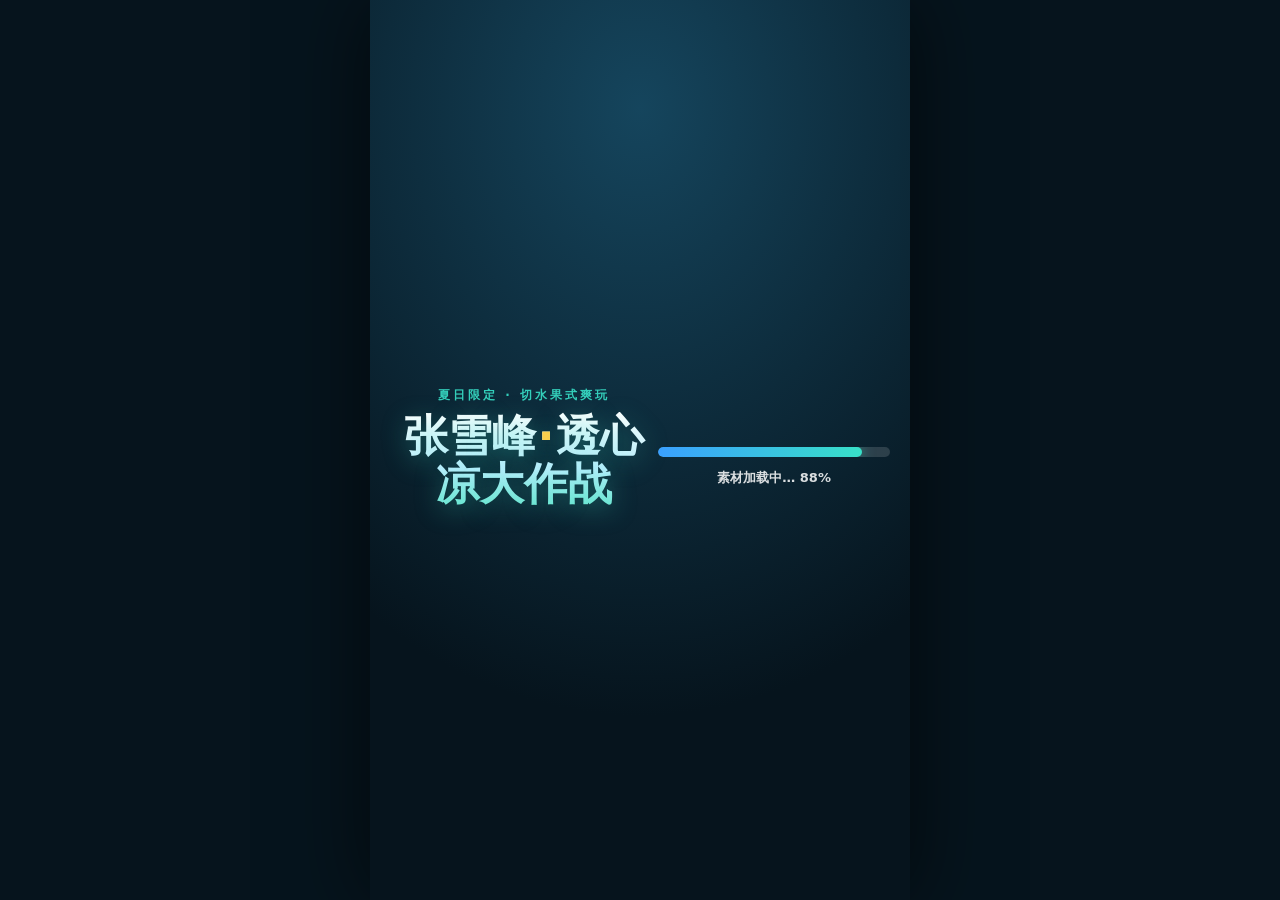
==== index.html @ 5786e1b3 "张雪峰·透心凉大作战 — swipe-slice summer arcade Mobile-first canvas game built around 张雪峰/雪碧/巧乐兹 + reused ori" ====
<!doctype html>
<html lang="zh-CN">
<head>
  <meta charset="utf-8" />
  <meta name="viewport" content="width=device-width, initial-scale=1, maximum-scale=1, minimum-scale=1, user-scalable=no, viewport-fit=cover" />
  <meta name="apple-mobile-web-app-capable" content="yes" />
  <meta name="mobile-web-app-capable" content="yes" />
  <meta name="theme-color" content="#0c2433" />
  <meta http-equiv="Cache-Control" content="no-cache, no-store, must-revalidate" />
  <title>张雪峰 · 透心凉大作战</title>
  <link rel="stylesheet" href="style.css?v=1" />
  <link rel="preload" as="image" href="assets/bg.png" />
</head>
<body>
  <div id="stage" class="stage">
    <canvas id="game"></canvas>

    <!-- In-game HUD -->
    <div id="hud" class="hud hidden">
      <div class="hud-top">
        <div class="hud-left">
          <div id="lives" class="lives" aria-label="生命值"></div>
          <div id="comboChip" class="combo-chip hidden"><span id="comboNum">2</span><small>连击</small></div>
        </div>
        <div class="hud-right">
          <div class="score-wrap">
            <div id="score" class="score">0</div>
            <div id="best" class="best">最高 0</div>
          </div>
          <button id="pauseBtn" class="icon-btn" type="button" aria-label="暂停">❚❚</button>
          <button id="muteBtn" class="icon-btn" type="button" aria-label="静音">♪</button>
        </div>
      </div>
      <div class="cool-wrap">
        <div class="cool-label">透心凉</div>
        <div class="cool-track"><div id="coolFill" class="cool-fill"></div></div>
      </div>
    </div>

    <!-- Center floating banner (combo / fever) -->
    <div id="banner" class="banner"></div>

    <!-- Loading -->
    <div id="loadingScreen" class="overlay overlay--solid">
      <div class="brand">
        <div class="brand-kicker">夏日限定 · 切水果式爽玩</div>
        <h1 class="brand-title">张雪峰<span class="dot">·</span>透心凉大作战</h1>
      </div>
      <div class="loader">
        <div class="loader-track"><div id="loaderFill" class="loader-fill"></div></div>
        <div id="loaderText" class="loader-text">素材加载中… 0%</div>
      </div>
    </div>

    <!-- Title -->
    <div id="titleScreen" class="overlay hidden">
      <div class="panel">
        <div class="brand">
          <div class="brand-kicker">夏日限定 · 切水果式爽玩</div>
          <h1 class="brand-title">张雪峰<span class="dot">·</span>透心凉大作战</h1>
        </div>
        <ul class="howto">
          <li><span class="ic ic-cut">✦</span>滑动手指<b>挥刀</b>，切中<b>雪碧</b>与<b>巧乐兹</b>得分</li>
          <li><span class="ic ic-letter">✉</span>切到金色<b>录取通知书</b>有大额奖励</li>
          <li><span class="ic ic-bomb">✘</span>千万别切<b>天坑炸弹</b>，会扣命！</li>
          <li><span class="ic ic-cool">❄</span>切爽了攒满<b>透心凉</b>，进入狂热 FEVER</li>
        </ul>
        <button id="startBtn" class="primary-btn" type="button">开 始 游 戏</button>
        <div class="title-foot">
          <span id="titleBest">最高分 0</span>
          <button id="titleMuteBtn" class="text-btn" type="button">🔊 音乐：开</button>
        </div>
      </div>
    </div>

    <!-- Pause -->
    <div id="pauseScreen" class="overlay hidden">
      <div class="panel panel--compact">
        <h2 class="panel-title">已暂停</h2>
        <button id="resumeBtn" class="primary-btn" type="button">继续</button>
        <button id="restartFromPauseBtn" class="ghost-btn" type="button">重新开始</button>
        <button id="pauseMuteBtn" class="text-btn" type="button">🔊 音乐：开</button>
      </div>
    </div>

    <!-- Game over -->
    <div id="overScreen" class="overlay hidden">
      <div class="panel">
        <h2 class="panel-title">本局结束</h2>
        <div class="result">
          <div class="result-score"><small>得分</small><b id="finalScore">0</b></div>
          <div class="result-row">
            <div><small>最高分</small><b id="finalBest">0</b></div>
            <div><small>最高连击</small><b id="finalCombo">0</b></div>
          </div>
        </div>
        <div id="quote" class="quote">“你切得过我你信吗！”</div>
        <button id="againBtn" class="primary-btn" type="button">再 来 一 局</button>
        <button id="homeBtn" class="ghost-btn" type="button">回到首页</button>
      </div>
    </div>
  </div>

  <!-- Reused audio from the original site -->
  <audio id="bgm" src="assets/bgm.m4a" loop preload="auto"></audio>
  <audio id="deathSfx" src="assets/death.mp3" preload="auto"></audio>

  <script src="game.js?v=1"></script>
</body>
</html>
---- style.css ----
:root {
  --ink: #0c2433;
  --cool: #38e0c8;
  --cool-2: #3aa0ff;
  --gold: #ffcf4a;
  --hot: #ff5a52;
  --panel: rgba(8, 28, 40, 0.78);
  --safe-top: env(safe-area-inset-top, 0px);
  --safe-bottom: env(safe-area-inset-bottom, 0px);
}

* { margin: 0; padding: 0; box-sizing: border-box; -webkit-tap-highlight-color: transparent; }

html, body {
  width: 100%; height: 100%;
  overflow: hidden;
  background: #06141d;
  font-family: "PingFang SC", "Microsoft YaHei", "Hiragino Sans GB", "Noto Sans CJK SC", system-ui, -apple-system, "Segoe UI", Roboto, sans-serif;
  color: #fff;
  -webkit-user-select: none; user-select: none;
  -webkit-font-smoothing: antialiased;
  touch-action: none;
  overscroll-behavior: none;
}

.stage {
  position: fixed; inset: 0;
  width: 100%; height: 100%;
  overflow: hidden;
  background: radial-gradient(120% 80% at 50% 0%, #1a4b63 0%, #0c2433 55%, #06141d 100%);
}

#game { position: absolute; inset: 0; width: 100%; height: 100%; display: block; touch-action: none; }

/* ---------- HUD ---------- */
.hud {
  position: absolute; left: 0; right: 0; top: 0;
  padding: calc(10px + var(--safe-top)) 14px 0;
  pointer-events: none;
  z-index: 20;
  transition: opacity .25s ease;
}
.hud.hidden { opacity: 0; }

.hud-top { display: flex; justify-content: space-between; align-items: flex-start; gap: 10px; }
.hud-left { display: flex; flex-direction: column; gap: 8px; align-items: flex-start; }
.hud-right { display: flex; align-items: flex-start; gap: 8px; }

.lives { display: flex; gap: 5px; filter: drop-shadow(0 2px 3px rgba(0,0,0,.35)); }
.heart {
  width: 26px; height: 26px; font-size: 24px; line-height: 26px; text-align: center;
  transition: transform .2s ease, opacity .25s ease, filter .25s ease;
}
.heart.lost { opacity: .28; filter: grayscale(1); transform: scale(.82); }

.score-wrap { text-align: right; }
.score {
  font-size: 34px; font-weight: 900; line-height: 1; letter-spacing: .5px;
  text-shadow: 0 2px 0 rgba(0,0,0,.25), 0 0 18px rgba(56,224,200,.35);
  font-variant-numeric: tabular-nums;
}
.best { font-size: 12px; opacity: .82; margin-top: 2px; font-weight: 700; }

.icon-btn {
  pointer-events: auto;
  width: 40px; height: 40px; border-radius: 13px;
  border: 1px solid rgba(255,255,255,.22);
  background: rgba(8,28,40,.55); color: #fff;
  font-size: 15px; font-weight: 800; cursor: pointer;
  backdrop-filter: blur(8px); -webkit-backdrop-filter: blur(8px);
  display: flex; align-items: center; justify-content: center;
  transition: transform .12s ease, background .2s ease;
}
.icon-btn:active { transform: scale(.9); background: rgba(56,224,200,.3); }
.icon-btn.off { opacity: .5; }

.combo-chip {
  pointer-events: none;
  display: inline-flex; align-items: baseline; gap: 4px;
  padding: 4px 11px; border-radius: 999px;
  background: linear-gradient(135deg, var(--cool), var(--cool-2));
  color: #062028; font-weight: 900;
  box-shadow: 0 4px 14px rgba(56,224,200,.45);
  transform-origin: left center;
}
.combo-chip small { font-size: 11px; font-weight: 800; }
.combo-chip #comboNum { font-size: 19px; }
.combo-chip.pop { animation: chipPop .28s ease; }
@keyframes chipPop { 0%{transform:scale(1)} 40%{transform:scale(1.28)} 100%{transform:scale(1)} }

.cool-wrap { display: flex; align-items: center; gap: 9px; margin-top: 12px; }
.cool-label {
  font-size: 12px; font-weight: 900; letter-spacing: 2px;
  color: var(--cool); text-shadow: 0 0 12px rgba(56,224,200,.55);
  white-space: nowrap;
}
.cool-track {
  flex: 1; height: 12px; border-radius: 999px;
  background: rgba(255,255,255,.14);
  box-shadow: inset 0 1px 3px rgba(0,0,0,.4);
  overflow: hidden;
}
.cool-fill {
  width: 0%; height: 100%; border-radius: 999px;
  background: linear-gradient(90deg, var(--cool-2), var(--cool) 60%, #d6fff7);
  box-shadow: 0 0 14px rgba(56,224,200,.7);
  transition: width .14s linear;
}
.cool-fill.full { animation: coolPulse .6s ease infinite; }
@keyframes coolPulse { 0%,100%{filter:brightness(1)} 50%{filter:brightness(1.5)} }

/* ---------- Center banner ---------- */
.banner {
  position: absolute; left: 0; right: 0; top: 34%;
  text-align: center; z-index: 25; pointer-events: none;
  font-weight: 900; font-size: 46px;
  letter-spacing: 2px;
  opacity: 0;
}
.banner.show { animation: bannerPop 1.1s cubic-bezier(.2,.9,.25,1) forwards; }
@keyframes bannerPop {
  0% { opacity: 0; transform: scale(.5) translateY(12px); }
  18% { opacity: 1; transform: scale(1.12) translateY(0); }
  72% { opacity: 1; transform: scale(1); }
  100% { opacity: 0; transform: scale(1.04) translateY(-16px); }
}

/* ---------- Overlays ---------- */
.overlay {
  position: absolute; inset: 0; z-index: 40;
  display: flex; align-items: center; justify-content: center;
  padding: calc(20px + var(--safe-top)) 20px calc(20px + var(--safe-bottom));
  background: radial-gradient(120% 90% at 50% 10%, rgba(12,36,51,.55), rgba(4,12,18,.86));
  backdrop-filter: blur(3px); -webkit-backdrop-filter: blur(3px);
  transition: opacity .3s ease;
}
.overlay.hidden { opacity: 0; pointer-events: none; }
.overlay--solid { background: radial-gradient(120% 90% at 50% 12%, #15455d, #06141d 75%); backdrop-filter: none; }

.brand { text-align: center; margin-bottom: 6px; }
.brand-kicker {
  font-size: 12px; font-weight: 800; letter-spacing: 3px;
  color: var(--cool); opacity: .9; margin-bottom: 8px;
}
.brand-title {
  font-size: clamp(28px, 8.5vw, 44px); font-weight: 900; line-height: 1.08;
  background: linear-gradient(180deg, #ffffff, #bfefff 60%, #6fe6d2);
  -webkit-background-clip: text; background-clip: text; color: transparent;
  text-shadow: 0 6px 26px rgba(56,224,200,.35);
}
.brand-title .dot { color: var(--gold); -webkit-text-fill-color: var(--gold); margin: 0 2px; }

.panel {
  width: min(440px, 92vw);
  background: var(--panel);
  border: 1px solid rgba(255,255,255,.14);
  border-radius: 26px;
  padding: 26px 22px;
  box-shadow: 0 24px 70px rgba(0,0,0,.5), inset 0 1px 0 rgba(255,255,255,.12);
  backdrop-filter: blur(14px); -webkit-backdrop-filter: blur(14px);
  text-align: center;
  animation: panelIn .4s cubic-bezier(.2,.9,.3,1);
}
.panel--compact { width: min(340px, 86vw); }
@keyframes panelIn { from { opacity: 0; transform: translateY(18px) scale(.96); } to { opacity: 1; transform: none; } }

.panel-title { font-size: 26px; font-weight: 900; margin-bottom: 16px; }

.howto { list-style: none; text-align: left; margin: 18px 0 22px; display: grid; gap: 11px; }
.howto li { display: flex; align-items: center; gap: 11px; font-size: 14.5px; line-height: 1.35; opacity: .95; }
.howto b { color: #aef3e6; }
.ic {
  flex: 0 0 30px; width: 30px; height: 30px; border-radius: 10px;
  display: flex; align-items: center; justify-content: center; font-size: 15px; font-weight: 900;
}
.ic-cut { background: linear-gradient(135deg,#38e0c8,#3aa0ff); color:#03242b; }
.ic-letter { background: linear-gradient(135deg,#ffd76a,#ff9e2c); color:#5a3500; }
.ic-bomb { background: linear-gradient(135deg,#ff7a72,#d23a32); color:#fff; }
.ic-cool { background: linear-gradient(135deg,#9be7ff,#3aa0ff); color:#04263b; }

.primary-btn {
  width: 100%; padding: 16px; border: none; border-radius: 16px;
  font-size: 19px; font-weight: 900; letter-spacing: 2px; cursor: pointer;
  color: #052028;
  background: linear-gradient(135deg, #5fe9d2, #36b6ff);
  box-shadow: 0 12px 28px rgba(54,182,255,.4), inset 0 1px 0 rgba(255,255,255,.5);
  transition: transform .12s ease, filter .2s ease;
}
.primary-btn:active { transform: translateY(2px) scale(.99); filter: brightness(1.05); }

.ghost-btn {
  width: 100%; margin-top: 10px; padding: 13px; border-radius: 14px;
  border: 1px solid rgba(255,255,255,.25); background: transparent; color: #fff;
  font-size: 15px; font-weight: 800; cursor: pointer;
  transition: background .2s ease;
}
.ghost-btn:active { background: rgba(255,255,255,.08); }

.text-btn {
  margin-top: 12px; background: none; border: none; color: #bfe9ff;
  font-size: 13px; font-weight: 700; cursor: pointer; opacity: .9;
}

.title-foot { display: flex; align-items: center; justify-content: space-between; margin-top: 14px; }
.title-foot span { font-size: 13px; font-weight: 800; opacity: .85; }
.title-foot .text-btn { margin-top: 0; }

/* result */
.result { margin: 6px 0 14px; }
.result-score { display: flex; flex-direction: column; align-items: center; margin-bottom: 12px; }
.result-score small, .result-row small { font-size: 12px; opacity: .7; font-weight: 700; }
.result-score b {
  font-size: 56px; font-weight: 900; line-height: 1;
  background: linear-gradient(180deg,#fff,#9fe9ff);
  -webkit-background-clip: text; background-clip: text; color: transparent;
  font-variant-numeric: tabular-nums;
}
.result-row { display: flex; gap: 14px; }
.result-row > div {
  flex: 1; background: rgba(255,255,255,.07); border-radius: 14px; padding: 12px 8px;
  display: flex; flex-direction: column; gap: 4px;
}
.result-row b { font-size: 24px; font-weight: 900; }
.quote {
  margin: 4px 0 18px; font-size: 15px; font-weight: 800; color: var(--gold);
  text-shadow: 0 2px 8px rgba(0,0,0,.4);
}

/* loader */
.loader { width: min(360px, 80vw); margin-top: 34px; }
.loader-track { height: 10px; border-radius: 999px; background: rgba(255,255,255,.14); overflow: hidden; }
.loader-fill {
  width: 0%; height: 100%; border-radius: 999px;
  background: linear-gradient(90deg, var(--cool-2), var(--cool));
  box-shadow: 0 0 14px rgba(56,224,200,.6);
  transition: width .2s ease;
}
.loader-text { margin-top: 12px; text-align: center; font-size: 13px; font-weight: 700; opacity: .85; }

.hidden { display: none !important; }

/* Landscape hint for very wide screens — keep play area centered & portrait-ish */
@media (min-aspect-ratio: 1/1) and (min-width: 720px) {
  .stage { max-width: 540px; margin: 0 auto; box-shadow: 0 0 80px rgba(0,0,0,.6); }
}
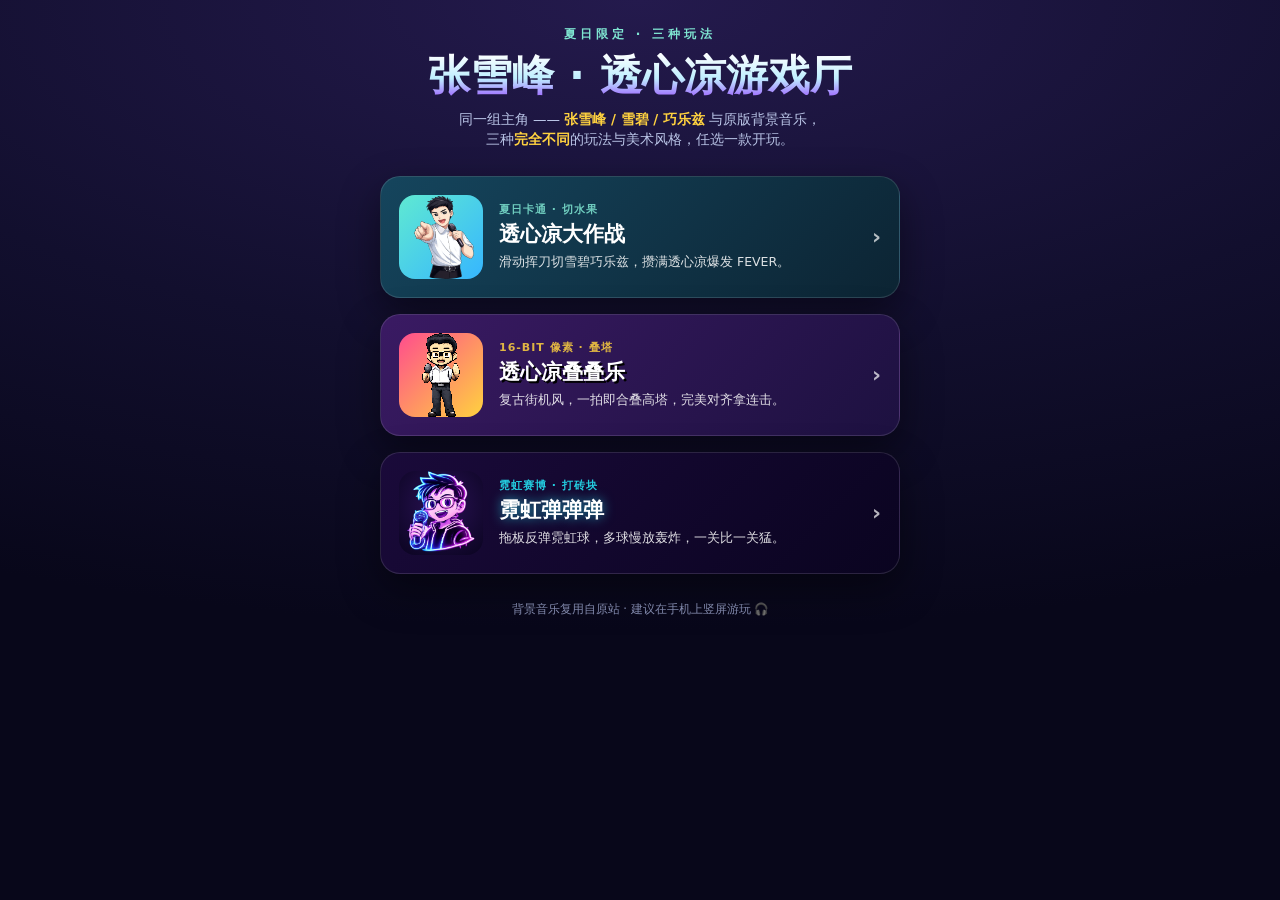
==== commit e361bdb0: "张雪峰·透心凉游戏厅 — three distinct games + landing hub game1 summer-cartoon slice · game2 16-bit pixel stac" ====
--- a/index.html
+++ b/index.html
@@ -2,109 +2,91 @@
 <html lang="zh-CN">
 <head>
   <meta charset="utf-8" />
-  <meta name="viewport" content="width=device-width, initial-scale=1, maximum-scale=1, minimum-scale=1, user-scalable=no, viewport-fit=cover" />
-  <meta name="apple-mobile-web-app-capable" content="yes" />
-  <meta name="mobile-web-app-capable" content="yes" />
-  <meta name="theme-color" content="#0c2433" />
-  <meta http-equiv="Cache-Control" content="no-cache, no-store, must-revalidate" />
-  <title>张雪峰 · 透心凉大作战</title>
-  <link rel="stylesheet" href="style.css?v=1" />
-  <link rel="preload" as="image" href="assets/bg.png" />
+  <meta name="viewport" content="width=device-width, initial-scale=1, maximum-scale=1, user-scalable=no, viewport-fit=cover" />
+  <meta name="theme-color" content="#0b0a1f" />
+  <title>张雪峰 · 透心凉游戏厅</title>
+  <style>
+    *{margin:0;padding:0;box-sizing:border-box;-webkit-tap-highlight-color:transparent;}
+    html,body{min-height:100%;background:#08071a;color:#fff;
+      font-family:"PingFang SC","Microsoft YaHei",system-ui,-apple-system,"Segoe UI",sans-serif;
+      -webkit-font-smoothing:antialiased;}
+    body{padding:calc(env(safe-area-inset-top,0px) + 26px) 18px calc(env(safe-area-inset-bottom,0px) + 30px);
+      background:radial-gradient(120% 70% at 50% 0%,#241a4d 0%,#120f2e 55%,#08071a 100%);min-height:100vh;}
+    .wrap{max-width:520px;margin:0 auto;}
+    .head{text-align:center;margin-bottom:26px;}
+    .kick{font-size:12px;letter-spacing:4px;color:#7fe6d2;font-weight:800;text-transform:uppercase;margin-bottom:10px;}
+    h1{font-size:clamp(28px,8vw,42px);font-weight:900;line-height:1.1;
+      background:linear-gradient(180deg,#fff,#bfefff 55%,#9b5cff);-webkit-background-clip:text;background-clip:text;color:transparent;}
+    .sub{margin-top:10px;font-size:13.5px;color:#b9c4e6;line-height:1.5;}
+    .sub b{color:#ffd23f;}
+    .grid{display:grid;gap:16px;margin-top:24px;}
+    .card{position:relative;display:flex;align-items:center;gap:16px;padding:18px;border-radius:20px;overflow:hidden;
+      text-decoration:none;color:#fff;border:1px solid rgba(255,255,255,.12);
+      box-shadow:0 16px 40px rgba(0,0,0,.45);transition:transform .15s ease, box-shadow .2s ease;}
+    .card:active{transform:scale(.98);}
+    .card .thumb{flex:0 0 84px;width:84px;height:84px;border-radius:16px;display:flex;align-items:center;justify-content:center;overflow:hidden;}
+    .card .thumb img{width:100%;height:100%;object-fit:contain;}
+    .card .body{flex:1;min-width:0;}
+    .card .tag{font-size:11px;font-weight:800;letter-spacing:1px;opacity:.85;text-transform:uppercase;}
+    .card .name{font-size:21px;font-weight:900;margin:3px 0 5px;}
+    .card .desc{font-size:12.5px;line-height:1.45;opacity:.86;}
+    .card .go{flex:0 0 auto;font-size:22px;font-weight:900;opacity:.7;}
+    /* themed cards */
+    .c1{background:linear-gradient(135deg,#15455d,#0c2433);}
+    .c1 .thumb{background:linear-gradient(135deg,#5fe9d2,#36b6ff);}
+    .c1 .tag{color:#7fe6d2;}
+    .c2{background:linear-gradient(135deg,#3a1a63,#1d1140);}
+    .c2 .thumb{background:linear-gradient(135deg,#ff4d8d,#ffd23f);image-rendering:pixelated;}
+    .c2 .tag{color:#ffd23f;}
+    .c2 .name{text-shadow:2px 2px 0 #000;}
+    .c3{background:linear-gradient(135deg,#1a0a3a,#0a0420);}
+    .c3 .thumb{background:radial-gradient(circle at 50% 40%,#2a1255,#0a0420);}
+    .c3 .tag{color:#26f0ff;}
+    .c3 .name{text-shadow:0 0 12px rgba(38,240,255,.6);}
+    .foot{margin-top:26px;text-align:center;font-size:11.5px;color:#8b93b8;line-height:1.6;}
+  </style>
 </head>
 <body>
-  <div id="stage" class="stage">
-    <canvas id="game"></canvas>
-
-    <!-- In-game HUD -->
-    <div id="hud" class="hud hidden">
-      <div class="hud-top">
-        <div class="hud-left">
-          <div id="lives" class="lives" aria-label="生命值"></div>
-          <div id="comboChip" class="combo-chip hidden"><span id="comboNum">2</span><small>连击</small></div>
-        </div>
-        <div class="hud-right">
-          <div class="score-wrap">
-            <div id="score" class="score">0</div>
-            <div id="best" class="best">最高 0</div>
-          </div>
-          <button id="pauseBtn" class="icon-btn" type="button" aria-label="暂停">❚❚</button>
-          <button id="muteBtn" class="icon-btn" type="button" aria-label="静音">♪</button>
-        </div>
-      </div>
-      <div class="cool-wrap">
-        <div class="cool-label">透心凉</div>
-        <div class="cool-track"><div id="coolFill" class="cool-fill"></div></div>
-      </div>
+  <div class="wrap">
+    <div class="head">
+      <div class="kick">夏日限定 · 三种玩法</div>
+      <h1>张雪峰 · 透心凉游戏厅</h1>
+      <p class="sub">同一组主角 —— <b>张雪峰 / 雪碧 / 巧乐兹</b> 与原版背景音乐，<br/>三种<b>完全不同</b>的玩法与美术风格，任选一款开玩。</p>
     </div>
 
-    <!-- Center floating banner (combo / fever) -->
-    <div id="banner" class="banner"></div>
+    <div class="grid">
+      <a class="card c1" href="game/index.html">
+        <div class="thumb"><img src="game/assets/zhang-mc.png" alt="" loading="lazy"/></div>
+        <div class="body">
+          <div class="tag">夏日卡通 · 切水果</div>
+          <div class="name">透心凉大作战</div>
+          <div class="desc">滑动挥刀切雪碧巧乐兹，攒满透心凉爆发 FEVER。</div>
+        </div>
+        <div class="go">›</div>
+      </a>
 
-    <!-- Loading -->
-    <div id="loadingScreen" class="overlay overlay--solid">
-      <div class="brand">
-        <div class="brand-kicker">夏日限定 · 切水果式爽玩</div>
-        <h1 class="brand-title">张雪峰<span class="dot">·</span>透心凉大作战</h1>
-      </div>
-      <div class="loader">
-        <div class="loader-track"><div id="loaderFill" class="loader-fill"></div></div>
-        <div id="loaderText" class="loader-text">素材加载中… 0%</div>
-      </div>
+      <a class="card c2" href="game2/index.html">
+        <div class="thumb"><img src="game2/assets/zhang-idle.png" alt="" loading="lazy"/></div>
+        <div class="body">
+          <div class="tag">16-bit 像素 · 叠塔</div>
+          <div class="name">透心凉叠叠乐</div>
+          <div class="desc">复古街机风，一拍即合叠高塔，完美对齐拿连击。</div>
+        </div>
+        <div class="go">›</div>
+      </a>
+
+      <a class="card c3" href="game3/index.html">
+        <div class="thumb"><img src="game3/assets/neon-zhang.png" alt="" loading="lazy"/></div>
+        <div class="body">
+          <div class="tag">霓虹赛博 · 打砖块</div>
+          <div class="name">霓虹弹弹弹</div>
+          <div class="desc">拖板反弹霓虹球，多球慢放轰炸，一关比一关猛。</div>
+        </div>
+        <div class="go">›</div>
+      </a>
     </div>
 
-    <!-- Title -->
-    <div id="titleScreen" class="overlay hidden">
-      <div class="panel">
-        <div class="brand">
-          <div class="brand-kicker">夏日限定 · 切水果式爽玩</div>
-          <h1 class="brand-title">张雪峰<span class="dot">·</span>透心凉大作战</h1>
-        </div>
-        <ul class="howto">
-          <li><span class="ic ic-cut">✦</span>滑动手指<b>挥刀</b>，切中<b>雪碧</b>与<b>巧乐兹</b>得分</li>
-          <li><span class="ic ic-letter">✉</span>切到金色<b>录取通知书</b>有大额奖励</li>
-          <li><span class="ic ic-bomb">✘</span>千万别切<b>天坑炸弹</b>，会扣命！</li>
-          <li><span class="ic ic-cool">❄</span>切爽了攒满<b>透心凉</b>，进入狂热 FEVER</li>
-        </ul>
-        <button id="startBtn" class="primary-btn" type="button">开 始 游 戏</button>
-        <div class="title-foot">
-          <span id="titleBest">最高分 0</span>
-          <button id="titleMuteBtn" class="text-btn" type="button">🔊 音乐：开</button>
-        </div>
-      </div>
-    </div>
-
-    <!-- Pause -->
-    <div id="pauseScreen" class="overlay hidden">
-      <div class="panel panel--compact">
-        <h2 class="panel-title">已暂停</h2>
-        <button id="resumeBtn" class="primary-btn" type="button">继续</button>
-        <button id="restartFromPauseBtn" class="ghost-btn" type="button">重新开始</button>
-        <button id="pauseMuteBtn" class="text-btn" type="button">🔊 音乐：开</button>
-      </div>
-    </div>
-
-    <!-- Game over -->
-    <div id="overScreen" class="overlay hidden">
-      <div class="panel">
-        <h2 class="panel-title">本局结束</h2>
-        <div class="result">
-          <div class="result-score"><small>得分</small><b id="finalScore">0</b></div>
-          <div class="result-row">
-            <div><small>最高分</small><b id="finalBest">0</b></div>
-            <div><small>最高连击</small><b id="finalCombo">0</b></div>
-          </div>
-        </div>
-        <div id="quote" class="quote">“你切得过我你信吗！”</div>
-        <button id="againBtn" class="primary-btn" type="button">再 来 一 局</button>
-        <button id="homeBtn" class="ghost-btn" type="button">回到首页</button>
-      </div>
-    </div>
+    <div class="foot">背景音乐复用自原站 · 建议在手机上竖屏游玩 🎧</div>
   </div>
-
-  <!-- Reused audio from the original site -->
-  <audio id="bgm" src="assets/bgm.m4a" loop preload="auto"></audio>
-  <audio id="deathSfx" src="assets/death.mp3" preload="auto"></audio>
-
-  <script src="game.js?v=1"></script>
 </body>
 </html>
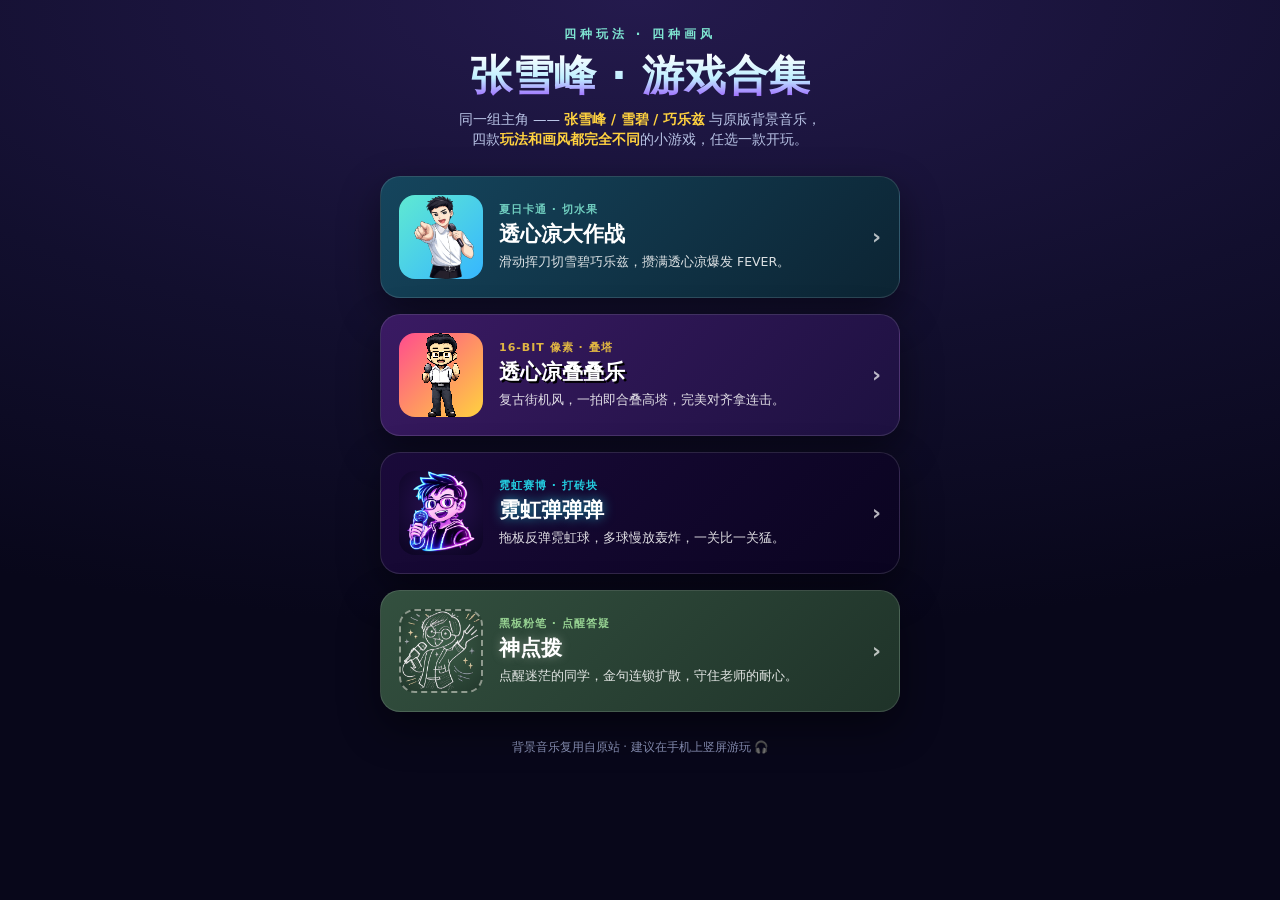
==== commit 131da153: "add game4 神点拨 — original chalkboard tap-defense + 4-card hub New original mechanic (not a known clon" ====
--- a/index.html
+++ b/index.html
@@ -4,7 +4,7 @@
   <meta charset="utf-8" />
   <meta name="viewport" content="width=device-width, initial-scale=1, maximum-scale=1, user-scalable=no, viewport-fit=cover" />
   <meta name="theme-color" content="#0b0a1f" />
-  <title>张雪峰 · 透心凉游戏厅</title>
+  <title>张雪峰 · 游戏合集</title>
   <style>
     *{margin:0;padding:0;box-sizing:border-box;-webkit-tap-highlight-color:transparent;}
     html,body{min-height:100%;background:#08071a;color:#fff;
@@ -43,15 +43,19 @@
     .c3 .thumb{background:radial-gradient(circle at 50% 40%,#2a1255,#0a0420);}
     .c3 .tag{color:#26f0ff;}
     .c3 .name{text-shadow:0 0 12px rgba(38,240,255,.6);}
+    .c4{background:linear-gradient(135deg,#33503f,#1f3329);}
+    .c4 .thumb{background:radial-gradient(circle at 50% 40%,#3d5e49,#22382c);border:2px dashed rgba(244,241,232,.5);}
+    .c4 .tag{color:#a7e8a0;}
+    .c4 .name{text-shadow:0 0 10px rgba(244,241,232,.35);}
     .foot{margin-top:26px;text-align:center;font-size:11.5px;color:#8b93b8;line-height:1.6;}
   </style>
 </head>
 <body>
   <div class="wrap">
     <div class="head">
-      <div class="kick">夏日限定 · 三种玩法</div>
-      <h1>张雪峰 · 透心凉游戏厅</h1>
-      <p class="sub">同一组主角 —— <b>张雪峰 / 雪碧 / 巧乐兹</b> 与原版背景音乐，<br/>三种<b>完全不同</b>的玩法与美术风格，任选一款开玩。</p>
+      <div class="kick">四种玩法 · 四种画风</div>
+      <h1>张雪峰 · 游戏合集</h1>
+      <p class="sub">同一组主角 —— <b>张雪峰 / 雪碧 / 巧乐兹</b> 与原版背景音乐，<br/>四款<b>玩法和画风都完全不同</b>的小游戏，任选一款开玩。</p>
     </div>
 
     <div class="grid">
@@ -84,6 +88,16 @@
         </div>
         <div class="go">›</div>
       </a>
+
+      <a class="card c4" href="game4/index.html">
+        <div class="thumb"><img src="game4/assets/chalk-zhang.png" alt="" loading="lazy"/></div>
+        <div class="body">
+          <div class="tag">黑板粉笔 · 点醒答疑</div>
+          <div class="name">神点拨</div>
+          <div class="desc">点醒迷茫的同学，金句连锁扩散，守住老师的耐心。</div>
+        </div>
+        <div class="go">›</div>
+      </a>
     </div>
 
     <div class="foot">背景音乐复用自原站 · 建议在手机上竖屏游玩 🎧</div>
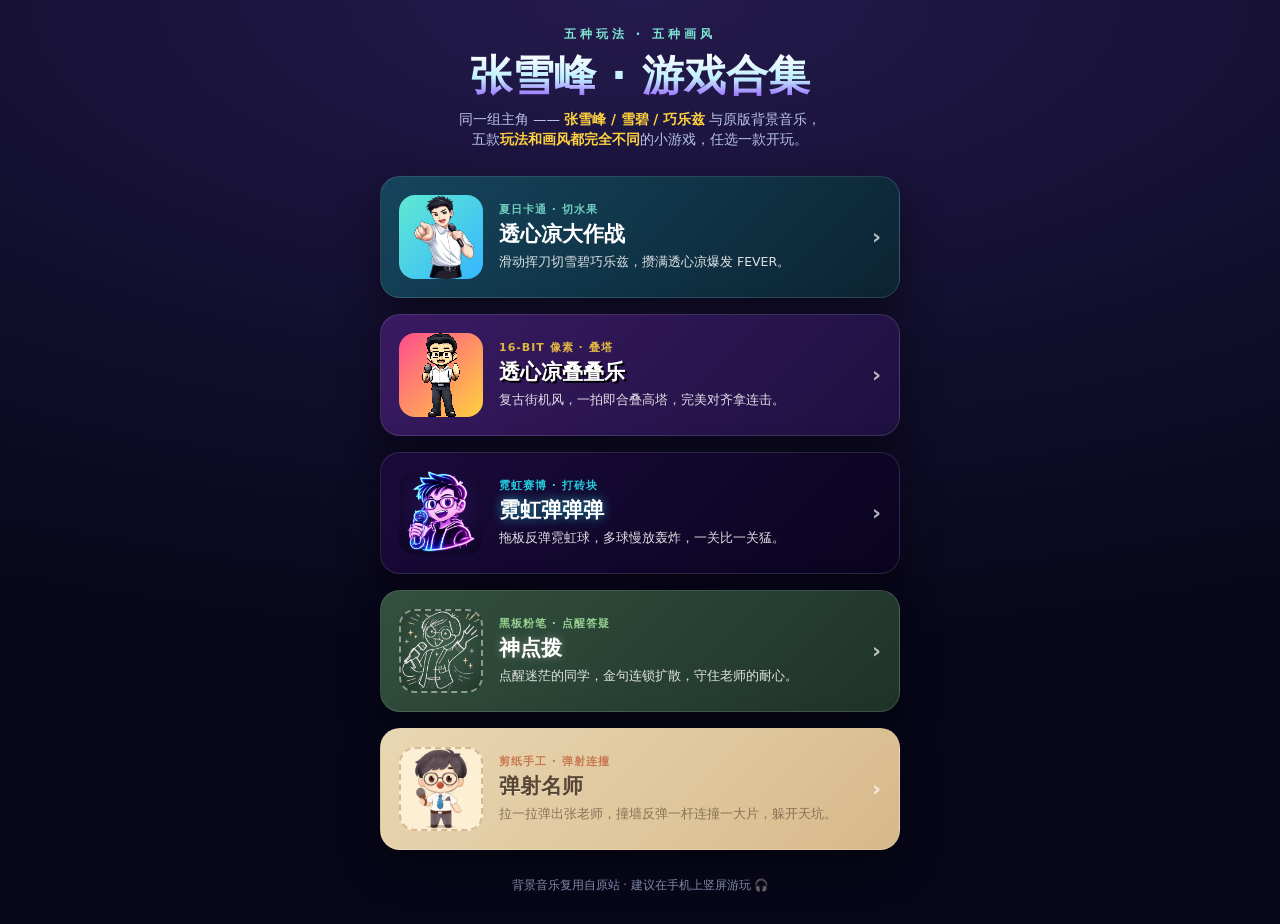
==== commit ebc3ec37: "add game5 弹射名师 — original slingshot-ricochet arena (paper-cut style) Self-designed mechanic: pull ba" ====
--- a/index.html
+++ b/index.html
@@ -47,15 +47,20 @@
     .c4 .thumb{background:radial-gradient(circle at 50% 40%,#3d5e49,#22382c);border:2px dashed rgba(244,241,232,.5);}
     .c4 .tag{color:#a7e8a0;}
     .c4 .name{text-shadow:0 0 10px rgba(244,241,232,.35);}
+    .c5{background:linear-gradient(135deg,#e9d7b3,#d7b98a);}
+    .c5 .thumb{background:#fcefd4;border:2px dashed rgba(180,140,90,.55);}
+    .c5 .tag{color:#c2683f;}
+    .c5 .name{color:#5a4632;text-shadow:0 1px 0 rgba(255,255,255,.5);}
+    .c5 .desc{color:#7a6448;}
     .foot{margin-top:26px;text-align:center;font-size:11.5px;color:#8b93b8;line-height:1.6;}
   </style>
 </head>
 <body>
   <div class="wrap">
     <div class="head">
-      <div class="kick">四种玩法 · 四种画风</div>
+      <div class="kick">五种玩法 · 五种画风</div>
       <h1>张雪峰 · 游戏合集</h1>
-      <p class="sub">同一组主角 —— <b>张雪峰 / 雪碧 / 巧乐兹</b> 与原版背景音乐，<br/>四款<b>玩法和画风都完全不同</b>的小游戏，任选一款开玩。</p>
+      <p class="sub">同一组主角 —— <b>张雪峰 / 雪碧 / 巧乐兹</b> 与原版背景音乐，<br/>五款<b>玩法和画风都完全不同</b>的小游戏，任选一款开玩。</p>
     </div>
 
     <div class="grid">
@@ -98,6 +103,16 @@
         </div>
         <div class="go">›</div>
       </a>
+
+      <a class="card c5" href="game5/index.html">
+        <div class="thumb"><img src="game5/assets/paper-zhang.png" alt="" loading="lazy"/></div>
+        <div class="body">
+          <div class="tag">剪纸手工 · 弹射连撞</div>
+          <div class="name">弹射名师</div>
+          <div class="desc">拉一拉弹出张老师，撞墙反弹一杆连撞一大片，躲开天坑。</div>
+        </div>
+        <div class="go">›</div>
+      </a>
     </div>
 
     <div class="foot">背景音乐复用自原站 · 建议在手机上竖屏游玩 🎧</div>
